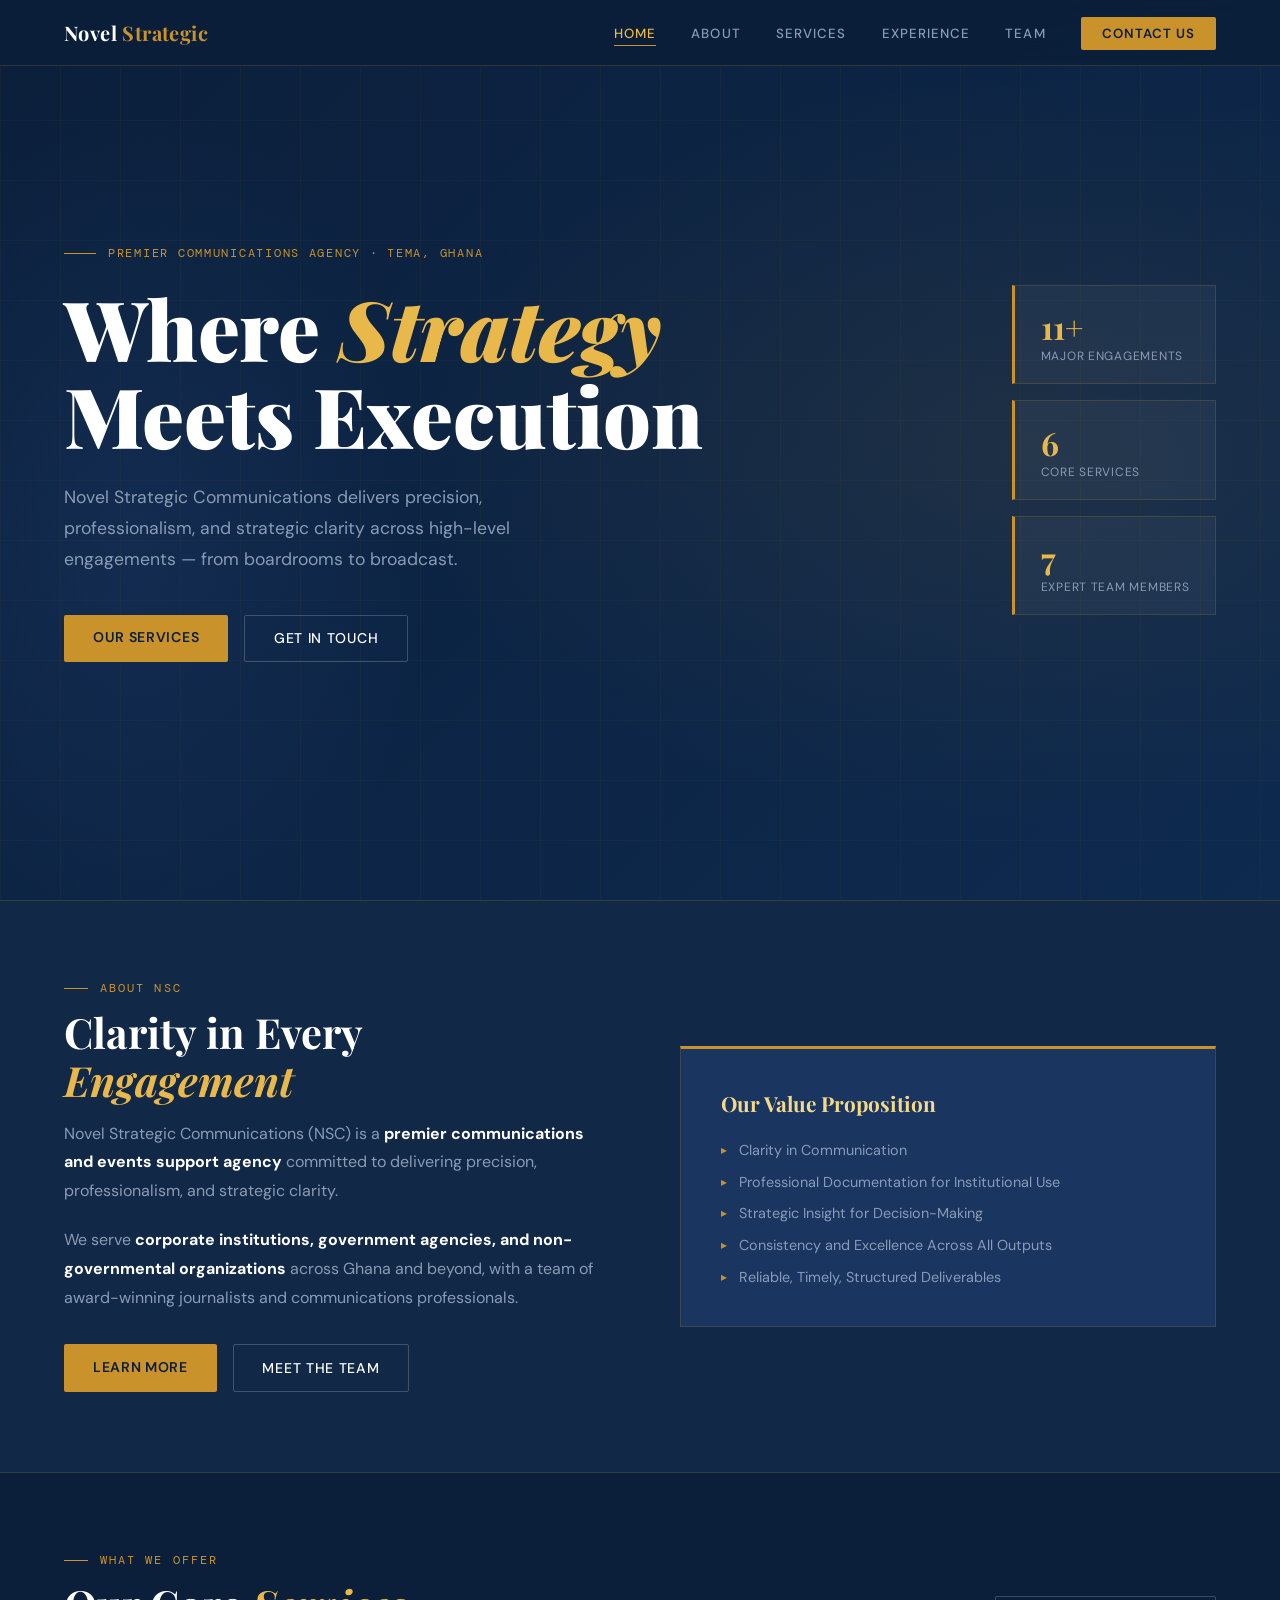
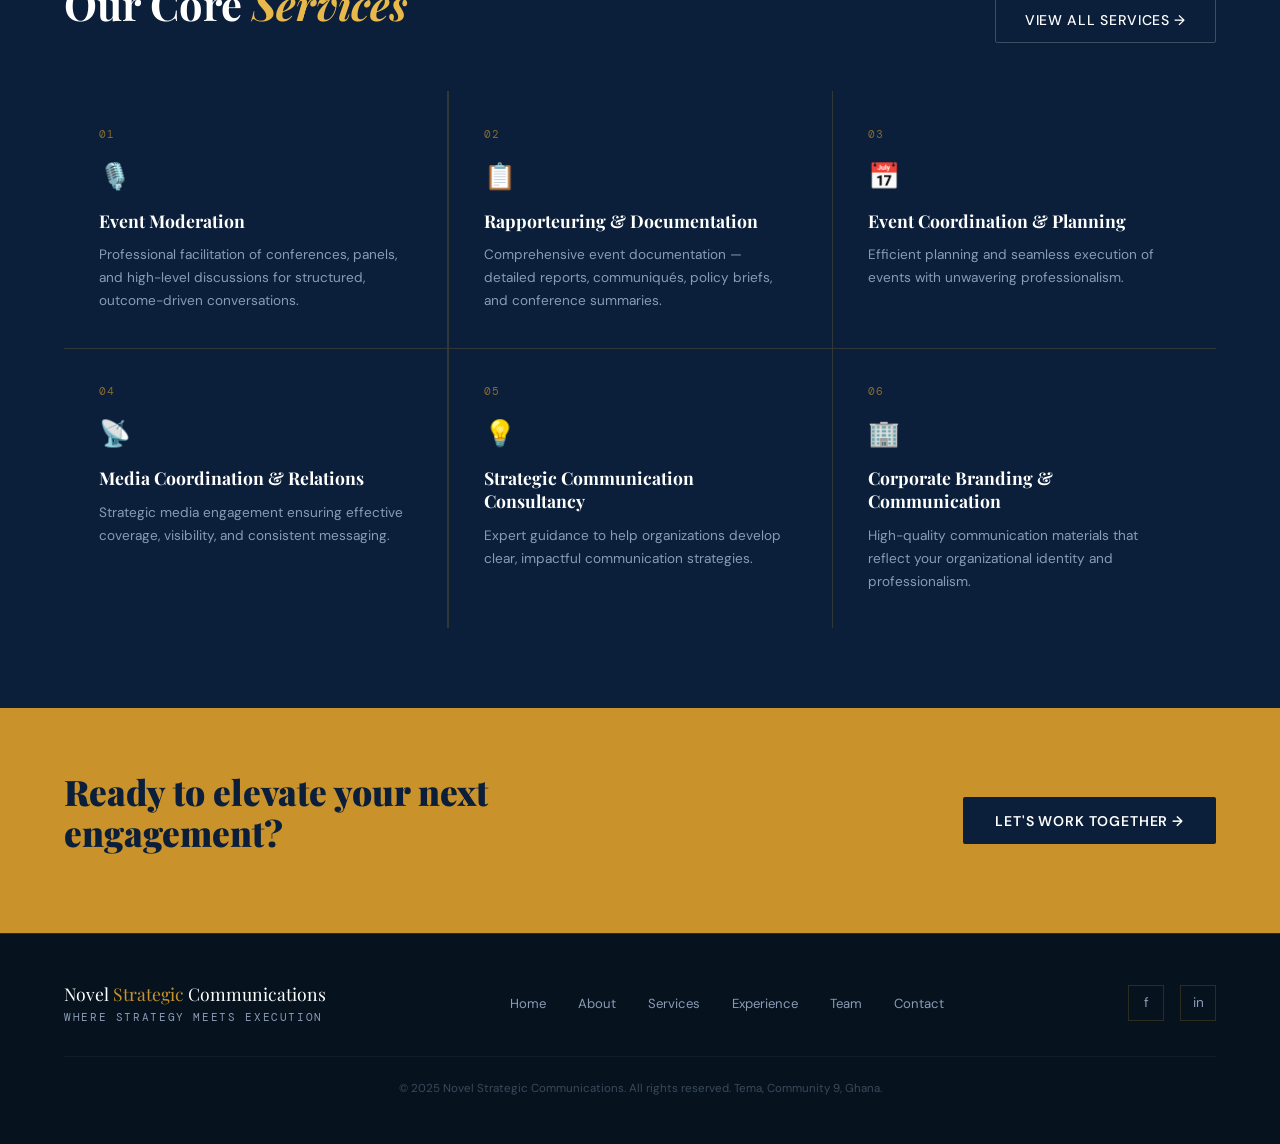
==== index.html @ 2bc81685 "Add files via upload" ====
<!DOCTYPE html>
<html lang="en">
<head>
  <meta charset="UTF-8"/>
  <meta name="viewport" content="width=device-width, initial-scale=1.0"/>
  <title>Novel Strategic Communications – Home</title>
  <link rel="stylesheet" href="shared.css"/>
  <style>
    /* ── HERO ── */
    #hero {
      min-height: 100vh;
      display: flex; align-items: center;
      position: relative; overflow: hidden; padding: 0 5%;
    }
    .hero-bg {
      position: absolute; inset: 0;
      background:
        radial-gradient(ellipse 70% 60% at 80% 50%, rgba(201,146,42,0.09) 0%, transparent 70%),
        radial-gradient(ellipse 40% 80% at 10% 60%, rgba(26,53,96,0.5) 0%, transparent 60%),
        linear-gradient(135deg, var(--navy) 0%, #0e2a4f 100%);
    }
    .hero-grid {
      position: absolute; inset: 0;
      background-image:
        linear-gradient(rgba(201,146,42,0.04) 1px, transparent 1px),
        linear-gradient(90deg, rgba(201,146,42,0.04) 1px, transparent 1px);
      background-size: 60px 60px;
    }
    .hero-content {
      position: relative; z-index: 2; max-width: 680px;
      animation: fadeUp 1s ease both;
    }
    .hero-eyebrow {
      display: inline-flex; align-items: center; gap: 0.75rem;
      font-family: 'DM Mono', monospace; font-size: 0.72rem;
      color: var(--gold); letter-spacing: 0.15em; text-transform: uppercase; margin-bottom: 1.5rem;
    }
    .hero-eyebrow::before { content: ''; display: block; width: 32px; height: 1px; background: var(--gold); }
    h1 {
      font-family: 'Playfair Display', serif;
      font-size: clamp(3rem, 6.5vw, 5.2rem);
      font-weight: 900; line-height: 1.04; margin-bottom: 1.5rem;
    }
    h1 em { font-style: italic; color: var(--gold-light); }
    .hero-sub {
      font-size: 1.1rem; color: var(--text-muted);
      line-height: 1.75; max-width: 520px; margin-bottom: 2.5rem;
    }
    .hero-actions { display: flex; gap: 1rem; flex-wrap: wrap; }
    .hero-right {
      position: absolute; right: 5%; top: 50%; transform: translateY(-50%);
      display: flex; flex-direction: column; gap: 1rem;
      animation: fadeLeft 1.2s ease both 0.3s;
    }
    .stat-card {
      background: rgba(255,255,255,0.04);
      border: 1px solid var(--border);
      border-left: 3px solid var(--gold);
      padding: 1.2rem 1.6rem; min-width: 180px;
    }
    .stat-num {
      font-family: 'Playfair Display', serif; font-size: 2rem;
      font-weight: 700; color: var(--gold-light);
    }
    .stat-label { font-size: 0.75rem; color: var(--text-muted); letter-spacing: 0.06em; text-transform: uppercase; }

    /* ── INTRO STRIP ── */
    .intro-strip {
      background: var(--navy-mid);
      padding: 5rem 5%;
      border-top: 1px solid var(--border);
      border-bottom: 1px solid var(--border);
    }
    .intro-grid {
      display: grid; grid-template-columns: 1fr 1fr; gap: 5rem; align-items: center;
    }
    .intro-text p { color: var(--text-muted); line-height: 1.8; font-size: 1rem; margin-bottom: 1.25rem; }
    .intro-text p strong { color: var(--white); }
    .intro-cta { margin-top: 2rem; display: flex; gap: 1rem; flex-wrap: wrap; }
    .intro-visual {
      background: var(--navy-light);
      border: 1px solid var(--border);
      border-top: 3px solid var(--gold);
      padding: 2.5rem;
    }
    .intro-visual h3 {
      font-family: 'Playfair Display', serif; font-size: 1.3rem;
      margin-bottom: 1.5rem; color: var(--gold-pale);
    }
    .value-list { display: flex; flex-direction: column; gap: 0.85rem; }
    .value-item {
      display: flex; align-items: center; gap: 0.75rem;
      font-size: 0.9rem; color: var(--text-muted);
    }
    .value-item::before { content: '▸'; color: var(--gold); font-size: 0.75rem; }

    /* ── SERVICES PREVIEW ── */
    .services-preview { padding: 5rem 5%; background: var(--navy); }
    .preview-header {
      display: flex; justify-content: space-between; align-items: flex-end;
      margin-bottom: 3rem; flex-wrap: wrap; gap: 1.5rem;
    }
    .services-grid {
      display: grid; grid-template-columns: repeat(3, 1fr);
      gap: 1.5px; background: var(--border);
    }
    .service-card {
      background: var(--navy); padding: 2.2rem; position: relative; overflow: hidden;
      transition: background 0.3s;
    }
    .service-card:hover { background: var(--navy-mid); }
    .service-card::after {
      content: ''; position: absolute; bottom: 0; left: 0;
      width: 0; height: 2px; background: var(--gold); transition: width 0.4s ease;
    }
    .service-card:hover::after { width: 100%; }
    .service-num { font-family: 'DM Mono', monospace; font-size: 0.7rem; color: var(--gold); opacity: 0.65; margin-bottom: 1.2rem; letter-spacing: 0.1em; }
    .service-icon { font-size: 1.6rem; margin-bottom: 1rem; }
    .service-title { font-family: 'Playfair Display', serif; font-size: 1.1rem; font-weight: 700; margin-bottom: 0.7rem; }
    .service-desc { font-size: 0.85rem; color: var(--text-muted); line-height: 1.7; }

    /* ── CTA BAND ── */
    .cta-band {
      background: var(--gold);
      padding: 4rem 5%;
      display: flex; align-items: center; justify-content: space-between;
      flex-wrap: wrap; gap: 2rem;
    }
    .cta-band h2 {
      font-family: 'Playfair Display', serif; font-size: clamp(1.6rem, 3vw, 2.2rem);
      color: var(--navy); font-weight: 900; max-width: 480px;
    }
    .btn-dark {
      background: var(--navy); color: var(--white);
      padding: 0.9rem 2rem; border-radius: 2px;
      font-weight: 600; font-size: 0.88rem;
      text-decoration: none; letter-spacing: 0.06em; text-transform: uppercase;
      transition: all 0.2s; display: inline-block; white-space: nowrap;
    }
    .btn-dark:hover { background: var(--navy-light); }

    @keyframes fadeUp { from { opacity:0; transform:translateY(30px); } to { opacity:1; transform:translateY(0); } }
    @keyframes fadeLeft { from { opacity:0; transform:translate(30px,-50%); } to { opacity:1; transform:translate(0,-50%); } }

    @media (max-width: 900px) {
      .hero-right { display: none; }
      .intro-grid { grid-template-columns: 1fr; gap: 3rem; }
      .services-grid { grid-template-columns: 1fr 1fr; }
    }
    @media (max-width: 600px) {
      .services-grid { grid-template-columns: 1fr; }
    }
  </style>
</head>
<body>

<nav id="navbar">
  <a href="index.html" class="nav-logo">Novel <span>Strategic</span></a>
  <ul class="nav-links" id="navLinks">
    <li><a href="index.html">Home</a></li>
    <li><a href="about.html">About</a></li>
    <li><a href="services.html">Services</a></li>
    <li><a href="experience.html">Experience</a></li>
    <li><a href="team.html">Team</a></li>
    <li><a href="contact.html" class="nav-cta">Contact Us</a></li>
  </ul>
  <div class="hamburger" id="hamburger" onclick="toggleMenu()">
    <span></span><span></span><span></span>
  </div>
</nav>

<!-- HERO -->
<section id="hero">
  <div class="hero-bg"></div>
  <div class="hero-grid"></div>
  <div class="hero-content">
    <div class="hero-eyebrow">Premier Communications Agency · Tema, Ghana</div>
    <h1>Where <em>Strategy</em><br>Meets Execution</h1>
    <p class="hero-sub">Novel Strategic Communications delivers precision, professionalism, and strategic clarity across high-level engagements — from boardrooms to broadcast.</p>
    <div class="hero-actions">
      <a href="services.html" class="btn-primary">Our Services</a>
      <a href="contact.html" class="btn-ghost">Get in Touch</a>
    </div>
  </div>
  <div class="hero-right">
    <div class="stat-card"><div class="stat-num">11+</div><div class="stat-label">Major Engagements</div></div>
    <div class="stat-card"><div class="stat-num">6</div><div class="stat-label">Core Services</div></div>
    <div class="stat-card"><div class="stat-num">7</div><div class="stat-label">Expert Team Members</div></div>
  </div>
</section>

<!-- INTRO STRIP -->
<div class="intro-strip">
  <div class="intro-grid reveal">
    <div class="intro-text">
      <div class="section-label">About NSC</div>
      <h2>Clarity in Every <em>Engagement</em></h2>
      <p>Novel Strategic Communications (NSC) is a <strong>premier communications and events support agency</strong> committed to delivering precision, professionalism, and strategic clarity.</p>
      <p>We serve <strong>corporate institutions, government agencies, and non-governmental organizations</strong> across Ghana and beyond, with a team of award-winning journalists and communications professionals.</p>
      <div class="intro-cta">
        <a href="about.html" class="btn-primary">Learn More</a>
        <a href="team.html" class="btn-ghost">Meet the Team</a>
      </div>
    </div>
    <div class="intro-visual">
      <h3>Our Value Proposition</h3>
      <div class="value-list">
        <div class="value-item">Clarity in Communication</div>
        <div class="value-item">Professional Documentation for Institutional Use</div>
        <div class="value-item">Strategic Insight for Decision-Making</div>
        <div class="value-item">Consistency and Excellence Across All Outputs</div>
        <div class="value-item">Reliable, Timely, Structured Deliverables</div>
      </div>
    </div>
  </div>
</div>

<!-- SERVICES PREVIEW -->
<div class="services-preview">
  <div class="preview-header reveal">
    <div>
      <div class="section-label">What We Offer</div>
      <h2>Our Core <em>Services</em></h2>
    </div>
    <a href="services.html" class="btn-ghost">View All Services →</a>
  </div>
  <div class="services-grid reveal">
    <div class="service-card"><div class="service-num">01</div><div class="service-icon">🎙️</div><div class="service-title">Event Moderation</div><p class="service-desc">Professional facilitation of conferences, panels, and high-level discussions for structured, outcome-driven conversations.</p></div>
    <div class="service-card"><div class="service-num">02</div><div class="service-icon">📋</div><div class="service-title">Rapporteuring & Documentation</div><p class="service-desc">Comprehensive event documentation — detailed reports, communiqués, policy briefs, and conference summaries.</p></div>
    <div class="service-card"><div class="service-num">03</div><div class="service-icon">📅</div><div class="service-title">Event Coordination & Planning</div><p class="service-desc">Efficient planning and seamless execution of events with unwavering professionalism.</p></div>
    <div class="service-card"><div class="service-num">04</div><div class="service-icon">📡</div><div class="service-title">Media Coordination & Relations</div><p class="service-desc">Strategic media engagement ensuring effective coverage, visibility, and consistent messaging.</p></div>
    <div class="service-card"><div class="service-num">05</div><div class="service-icon">💡</div><div class="service-title">Strategic Communication Consultancy</div><p class="service-desc">Expert guidance to help organizations develop clear, impactful communication strategies.</p></div>
    <div class="service-card"><div class="service-num">06</div><div class="service-icon">🏢</div><div class="service-title">Corporate Branding & Communication</div><p class="service-desc">High-quality communication materials that reflect your organizational identity and professionalism.</p></div>
  </div>
</div>

<!-- CTA BAND -->
<div class="cta-band reveal">
  <h2>Ready to elevate your next engagement?</h2>
  <a href="contact.html" class="btn-dark">Let's Work Together →</a>
</div>

<footer>
  <div class="footer-inner">
    <div>
      <div class="footer-brand">Novel <span>Strategic</span> Communications</div>
      <div class="footer-tagline">Where Strategy Meets Execution</div>
    </div>
    <ul class="footer-links">
      <li><a href="index.html">Home</a></li>
      <li><a href="about.html">About</a></li>
      <li><a href="services.html">Services</a></li>
      <li><a href="experience.html">Experience</a></li>
      <li><a href="team.html">Team</a></li>
      <li><a href="contact.html">Contact</a></li>
    </ul>
    <div class="footer-social">
      <a href="#" class="social-btn" title="Facebook">f</a>
      <a href="#" class="social-btn" title="Instagram">in</a>
    </div>
  </div>
  <p class="footer-copy">© 2025 Novel Strategic Communications. All rights reserved. Tema, Community 9, Ghana.</p>
</footer>

<script src="shared.js"></script>
</body>
</html>
---- shared.css ----
@import url('https://fonts.googleapis.com/css2?family=Playfair+Display:ital,wght@0,400;0,700;0,900;1,400&family=DM+Sans:wght@300;400;500;600&family=DM+Mono:wght@400;500&display=swap');

:root {
  --navy: #0B1F3A;
  --navy-mid: #122847;
  --navy-light: #1a3560;
  --gold: #C9922A;
  --gold-light: #E8B84B;
  --gold-pale: #F5D98A;
  --cream: #F7F3EC;
  --white: #FFFFFF;
  --text-muted: #8A9BB5;
  --border: rgba(201,146,42,0.2);
}

*, *::before, *::after { box-sizing: border-box; margin: 0; padding: 0; }
html { scroll-behavior: smooth; }
body {
  background: var(--navy);
  color: var(--white);
  font-family: 'DM Sans', sans-serif;
  font-weight: 400;
  overflow-x: hidden;
}

/* ── NAV ── */
nav {
  position: fixed; top: 0; left: 0; right: 0; z-index: 100;
  display: flex; align-items: center; justify-content: space-between;
  padding: 1.2rem 5%;
  background: rgba(11,31,58,0.95);
  backdrop-filter: blur(12px);
  border-bottom: 1px solid var(--border);
  transition: padding 0.3s;
}
.nav-logo {
  font-family: 'Playfair Display', serif;
  font-size: 1.25rem; font-weight: 700;
  color: var(--white); text-decoration: none;
  letter-spacing: 0.02em;
}
.nav-logo span { color: var(--gold); }
.nav-links { display: flex; gap: 2.2rem; list-style: none; }
.nav-links a {
  color: var(--text-muted); text-decoration: none;
  font-size: 0.83rem; font-weight: 500;
  letter-spacing: 0.08em; text-transform: uppercase;
  transition: color 0.2s;
  padding-bottom: 3px;
  border-bottom: 1px solid transparent;
}
.nav-links a:hover { color: var(--gold-light); }
.nav-links a.active {
  color: var(--gold-light);
  border-bottom-color: var(--gold);
}
.nav-cta {
  background: var(--gold) !important;
  color: var(--navy) !important;
  padding: 0.5rem 1.3rem !important;
  border-radius: 2px;
  font-weight: 600 !important;
  border-bottom: none !important;
  transition: background 0.2s !important;
}
.nav-cta:hover { background: var(--gold-light) !important; }
.hamburger { display: none; flex-direction: column; gap: 5px; cursor: pointer; }
.hamburger span { display: block; width: 24px; height: 2px; background: var(--white); transition: all 0.3s; }

/* ── PAGE HERO BANNER ── */
.page-banner {
  padding: 9rem 5% 5rem;
  background:
    radial-gradient(ellipse 60% 80% at 80% 50%, rgba(201,146,42,0.07) 0%, transparent 70%),
    linear-gradient(135deg, var(--navy) 0%, #0e2a4f 100%);
  position: relative; overflow: hidden;
  border-bottom: 1px solid var(--border);
}
.page-banner-grid {
  position: absolute; inset: 0;
  background-image:
    linear-gradient(rgba(201,146,42,0.04) 1px, transparent 1px),
    linear-gradient(90deg, rgba(201,146,42,0.04) 1px, transparent 1px);
  background-size: 60px 60px;
}
.page-banner-inner { position: relative; z-index: 2; max-width: 680px; }
.page-eyebrow {
  display: inline-flex; align-items: center; gap: 0.75rem;
  font-family: 'DM Mono', monospace; font-size: 0.72rem;
  color: var(--gold); letter-spacing: 0.15em; text-transform: uppercase;
  margin-bottom: 1rem;
}
.page-eyebrow::before {
  content: ''; display: block; width: 28px; height: 1px; background: var(--gold);
}
.page-banner h1 {
  font-family: 'Playfair Display', serif;
  font-size: clamp(2.4rem, 5vw, 4rem);
  font-weight: 900; line-height: 1.08;
  margin-bottom: 1rem;
}
.page-banner h1 em { font-style: italic; color: var(--gold-light); }
.page-banner p {
  font-size: 1.05rem; color: var(--text-muted); line-height: 1.75;
  max-width: 520px;
}

/* ── SHARED LAYOUT ── */
.page-content { padding: 5rem 5%; }
.section-label {
  font-family: 'DM Mono', monospace; font-size: 0.72rem;
  color: var(--gold); letter-spacing: 0.18em; text-transform: uppercase;
  margin-bottom: 0.75rem;
  display: flex; align-items: center; gap: 0.75rem;
}
.section-label::before { content: ''; display: block; width: 24px; height: 1px; background: var(--gold); }
h2 {
  font-family: 'Playfair Display', serif;
  font-size: clamp(1.8rem, 3.5vw, 2.6rem);
  font-weight: 700; line-height: 1.15; margin-bottom: 1rem;
}
h2 em { font-style: italic; color: var(--gold-light); }
.section-intro { font-size: 1rem; color: var(--text-muted); max-width: 520px; line-height: 1.75; }
.btn-primary {
  background: var(--gold); color: var(--navy);
  padding: 0.85rem 1.8rem; border-radius: 2px;
  font-weight: 600; font-size: 0.88rem;
  text-decoration: none; letter-spacing: 0.05em; text-transform: uppercase;
  transition: all 0.2s; display: inline-block;
}
.btn-primary:hover { background: var(--gold-light); transform: translateY(-1px); }
.btn-ghost {
  border: 1px solid rgba(255,255,255,0.2); color: var(--white);
  padding: 0.85rem 1.8rem; border-radius: 2px;
  font-weight: 500; font-size: 0.88rem;
  text-decoration: none; letter-spacing: 0.05em; text-transform: uppercase;
  transition: all 0.2s; display: inline-block;
}
.btn-ghost:hover { border-color: var(--gold); color: var(--gold); }

/* ── REVEAL ── */
.reveal { opacity: 0; transform: translateY(24px); transition: opacity 0.7s ease, transform 0.7s ease; }
.reveal.visible { opacity: 1; transform: translateY(0); }

/* ── FOOTER ── */
footer {
  background: #06131F; padding: 3rem 5%;
  border-top: 1px solid var(--border);
}
.footer-inner {
  display: flex; justify-content: space-between; align-items: center;
  flex-wrap: wrap; gap: 1.5rem;
}
.footer-brand { font-family: 'Playfair Display', serif; font-size: 1.1rem; color: var(--white); }
.footer-brand span { color: var(--gold); }
.footer-tagline {
  font-family: 'DM Mono', monospace; font-size: 0.68rem;
  color: var(--text-muted); letter-spacing: 0.15em; text-transform: uppercase; margin-top: 0.3rem;
}
.footer-links { display: flex; gap: 2rem; list-style: none; }
.footer-links a { color: var(--text-muted); text-decoration: none; font-size: 0.82rem; transition: color 0.2s; }
.footer-links a:hover { color: var(--gold); }
.footer-social { display: flex; gap: 1rem; }
.social-btn {
  width: 36px; height: 36px; border: 1px solid var(--border);
  display: flex; align-items: center; justify-content: center;
  color: var(--text-muted); text-decoration: none; font-size: 0.85rem;
  transition: all 0.2s;
}
.social-btn:hover { border-color: var(--gold); color: var(--gold); }
.footer-copy {
  width: 100%; text-align: center; font-size: 0.72rem;
  color: rgba(138,155,181,0.4); margin-top: 2rem;
  padding-top: 1.5rem; border-top: 1px solid rgba(255,255,255,0.04);
}

/* ── MOBILE ── */
@media (max-width: 900px) {
  .nav-links {
    display: none; position: fixed;
    top: 0; left: 0; right: 0;
    background: var(--navy);
    flex-direction: column; padding: 5rem 5% 3rem;
    gap: 1.5rem; border-bottom: 1px solid var(--border);
  }
  .nav-links.open { display: flex; }
  .nav-links a { font-size: 1rem; }
  .hamburger { display: flex; }
  .footer-inner { flex-direction: column; align-items: flex-start; }
  .footer-links { flex-wrap: wrap; gap: 1rem; }
}
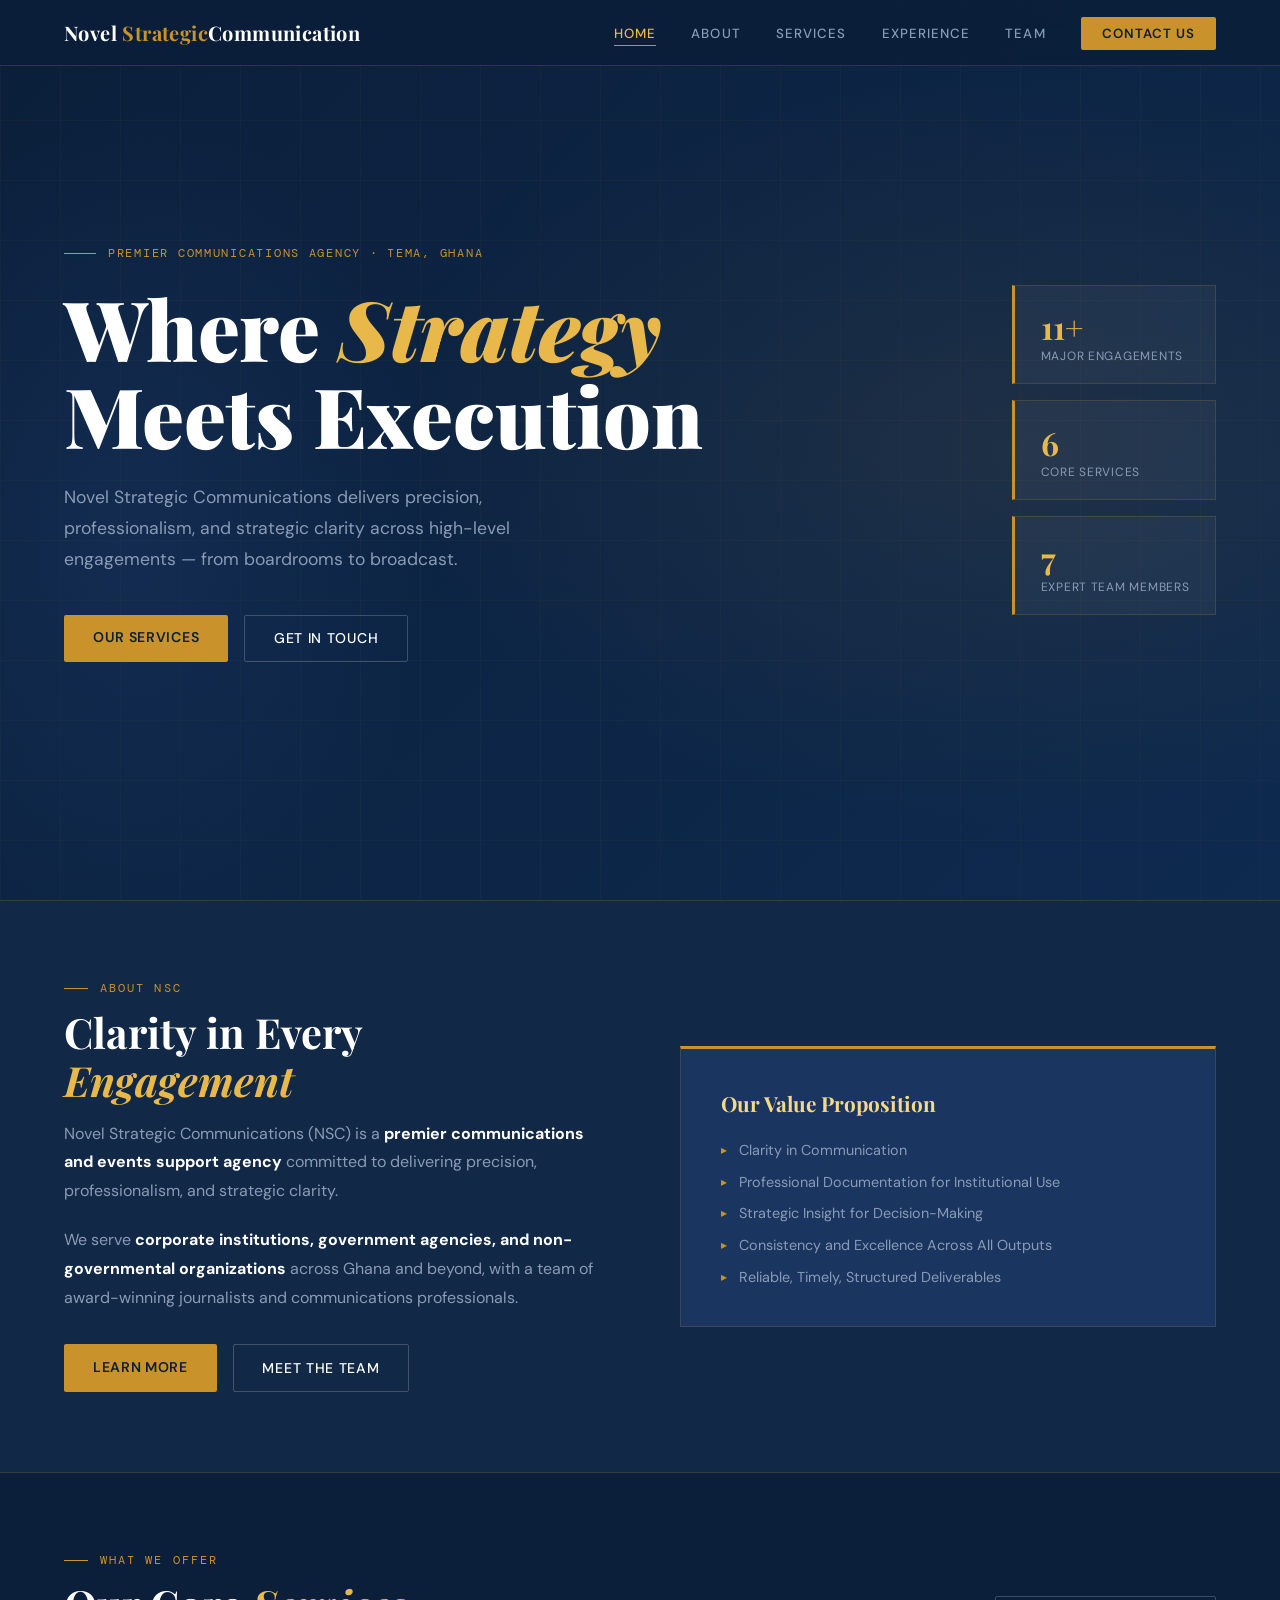
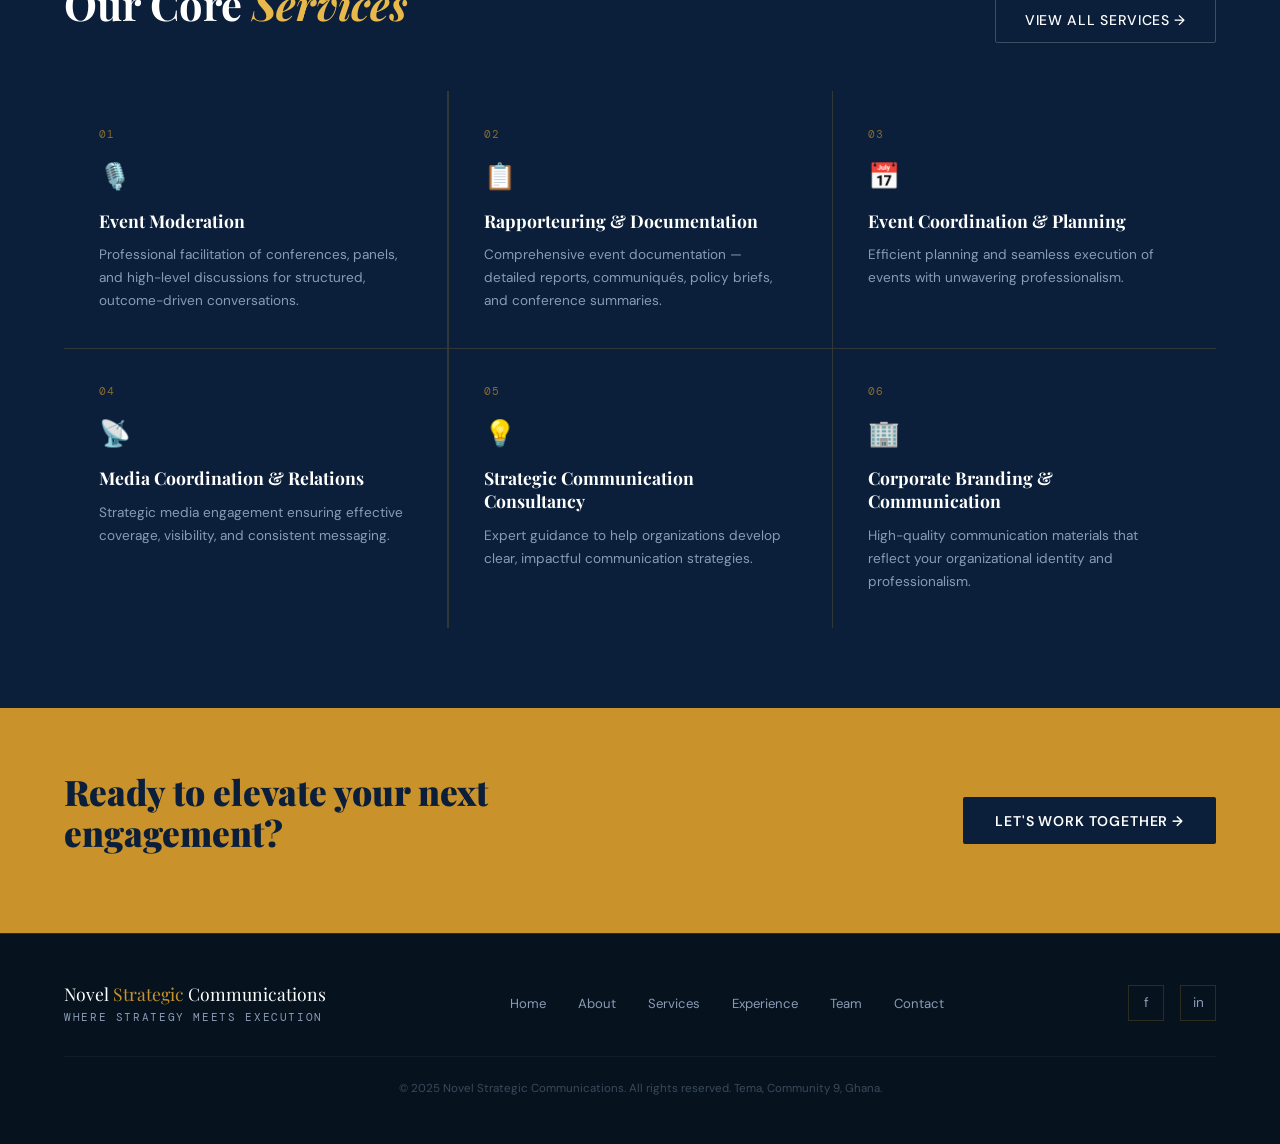
==== commit 80de6894: "Update index.html Added a word" ====
--- a/index.html
+++ b/index.html
@@ -155,7 +155,7 @@
 <body>
 
 <nav id="navbar">
-  <a href="index.html" class="nav-logo">Novel <span>Strategic</span></a>
+  <a href="index.html" class="nav-logo">Novel <span>Strategic</span>Communication</a>
   <ul class="nav-links" id="navLinks">
     <li><a href="index.html">Home</a></li>
     <li><a href="about.html">About</a></li>
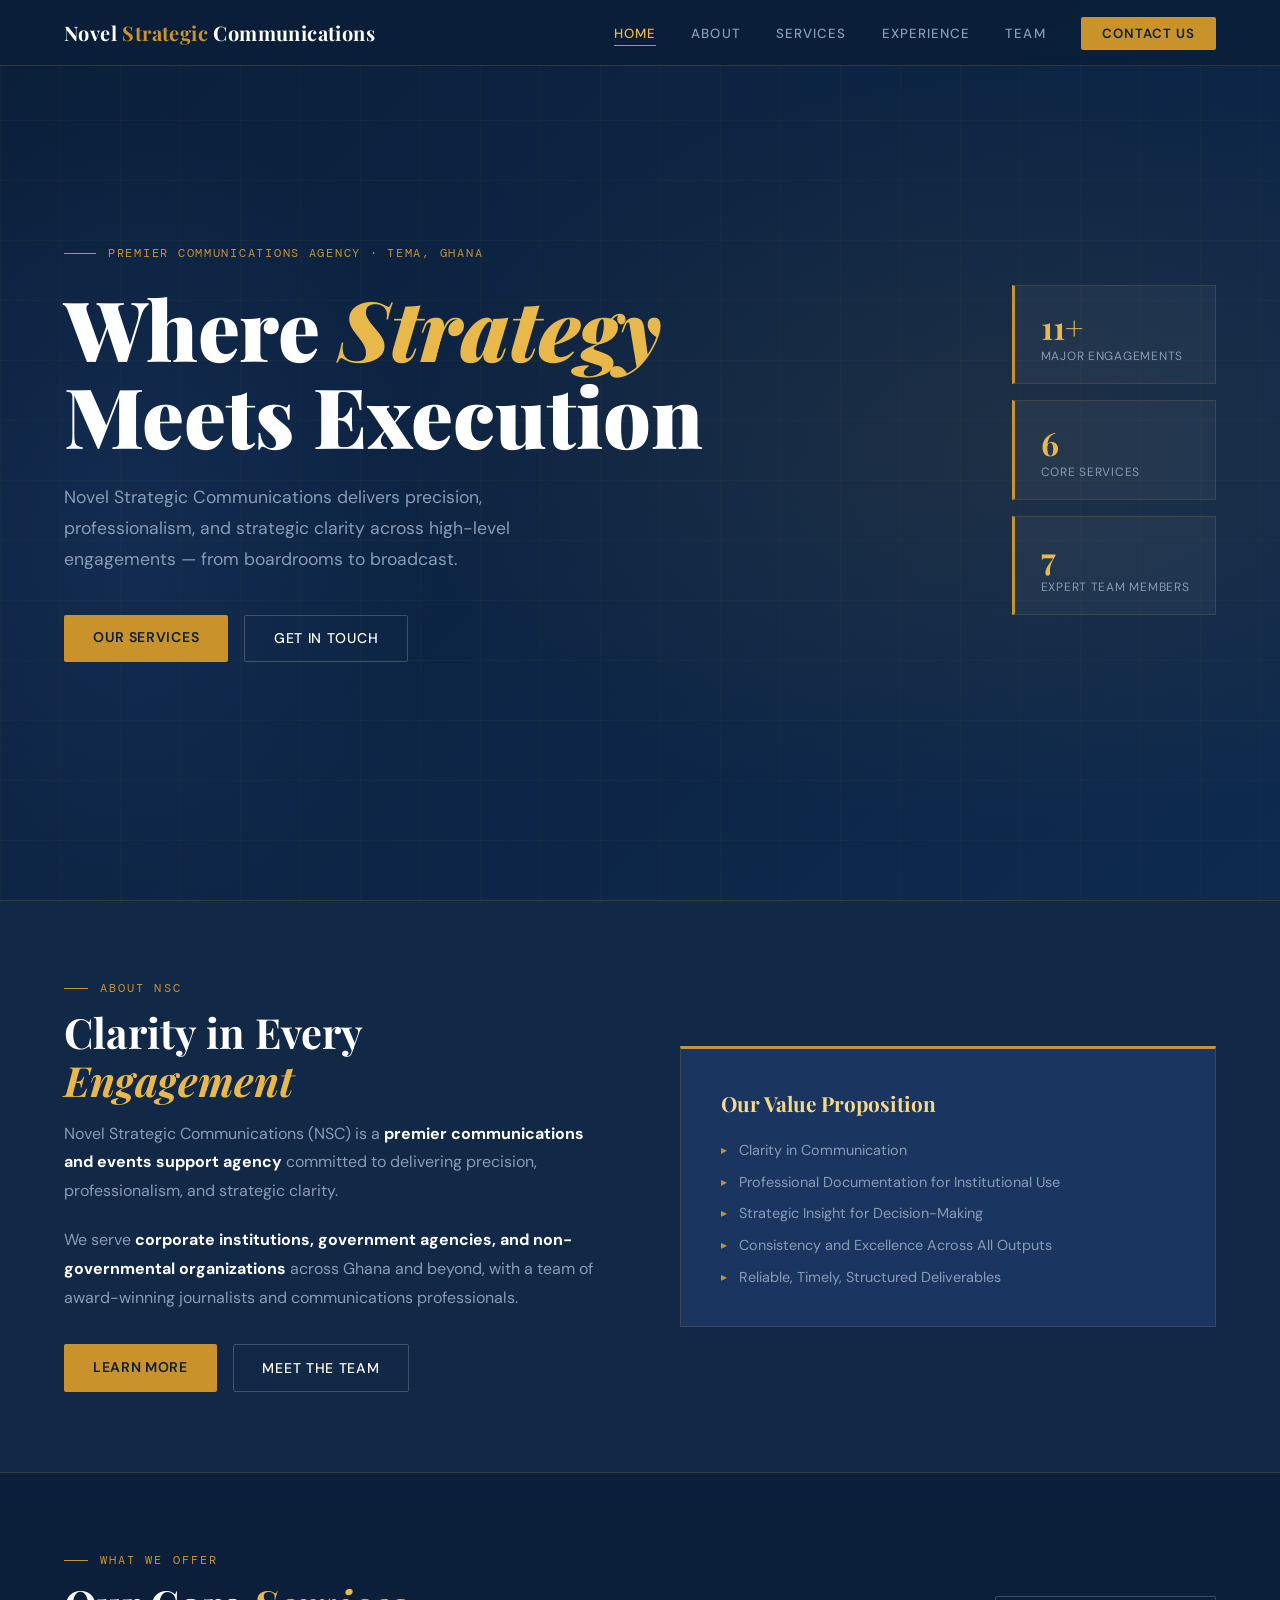
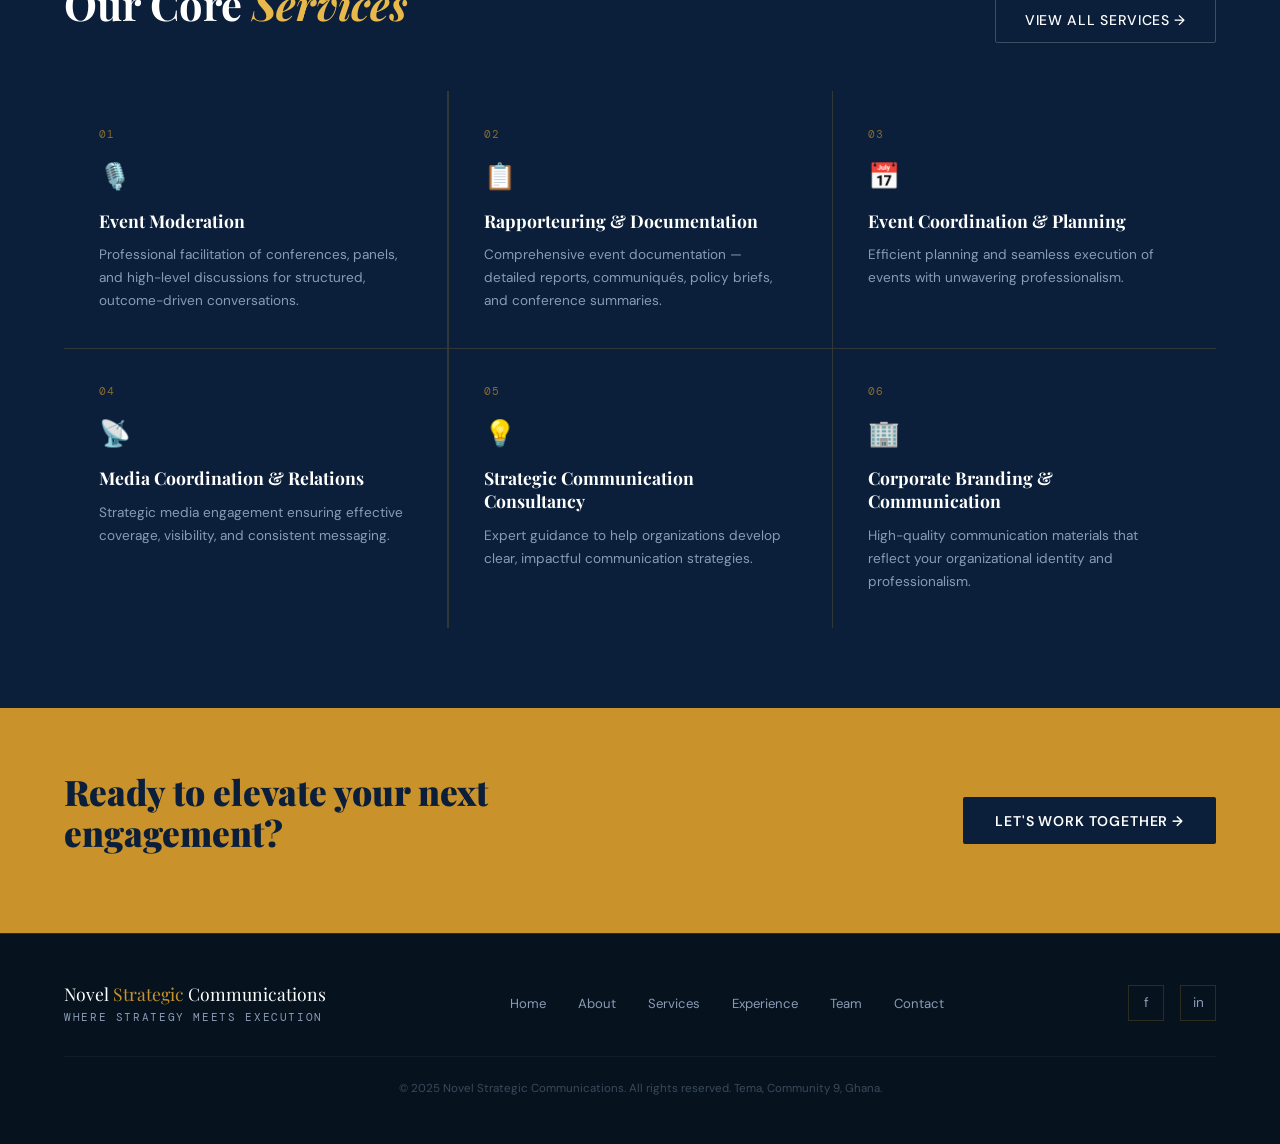
==== commit 5962776b: "Update index.html Added space" ====
--- a/index.html
+++ b/index.html
@@ -155,7 +155,7 @@
 <body>
 
 <nav id="navbar">
-  <a href="index.html" class="nav-logo">Novel <span>Strategic</span>Communication</a>
+  <a href="index.html" class="nav-logo">Novel <span>Strategic</span> Communications</a>
   <ul class="nav-links" id="navLinks">
     <li><a href="index.html">Home</a></li>
     <li><a href="about.html">About</a></li>
